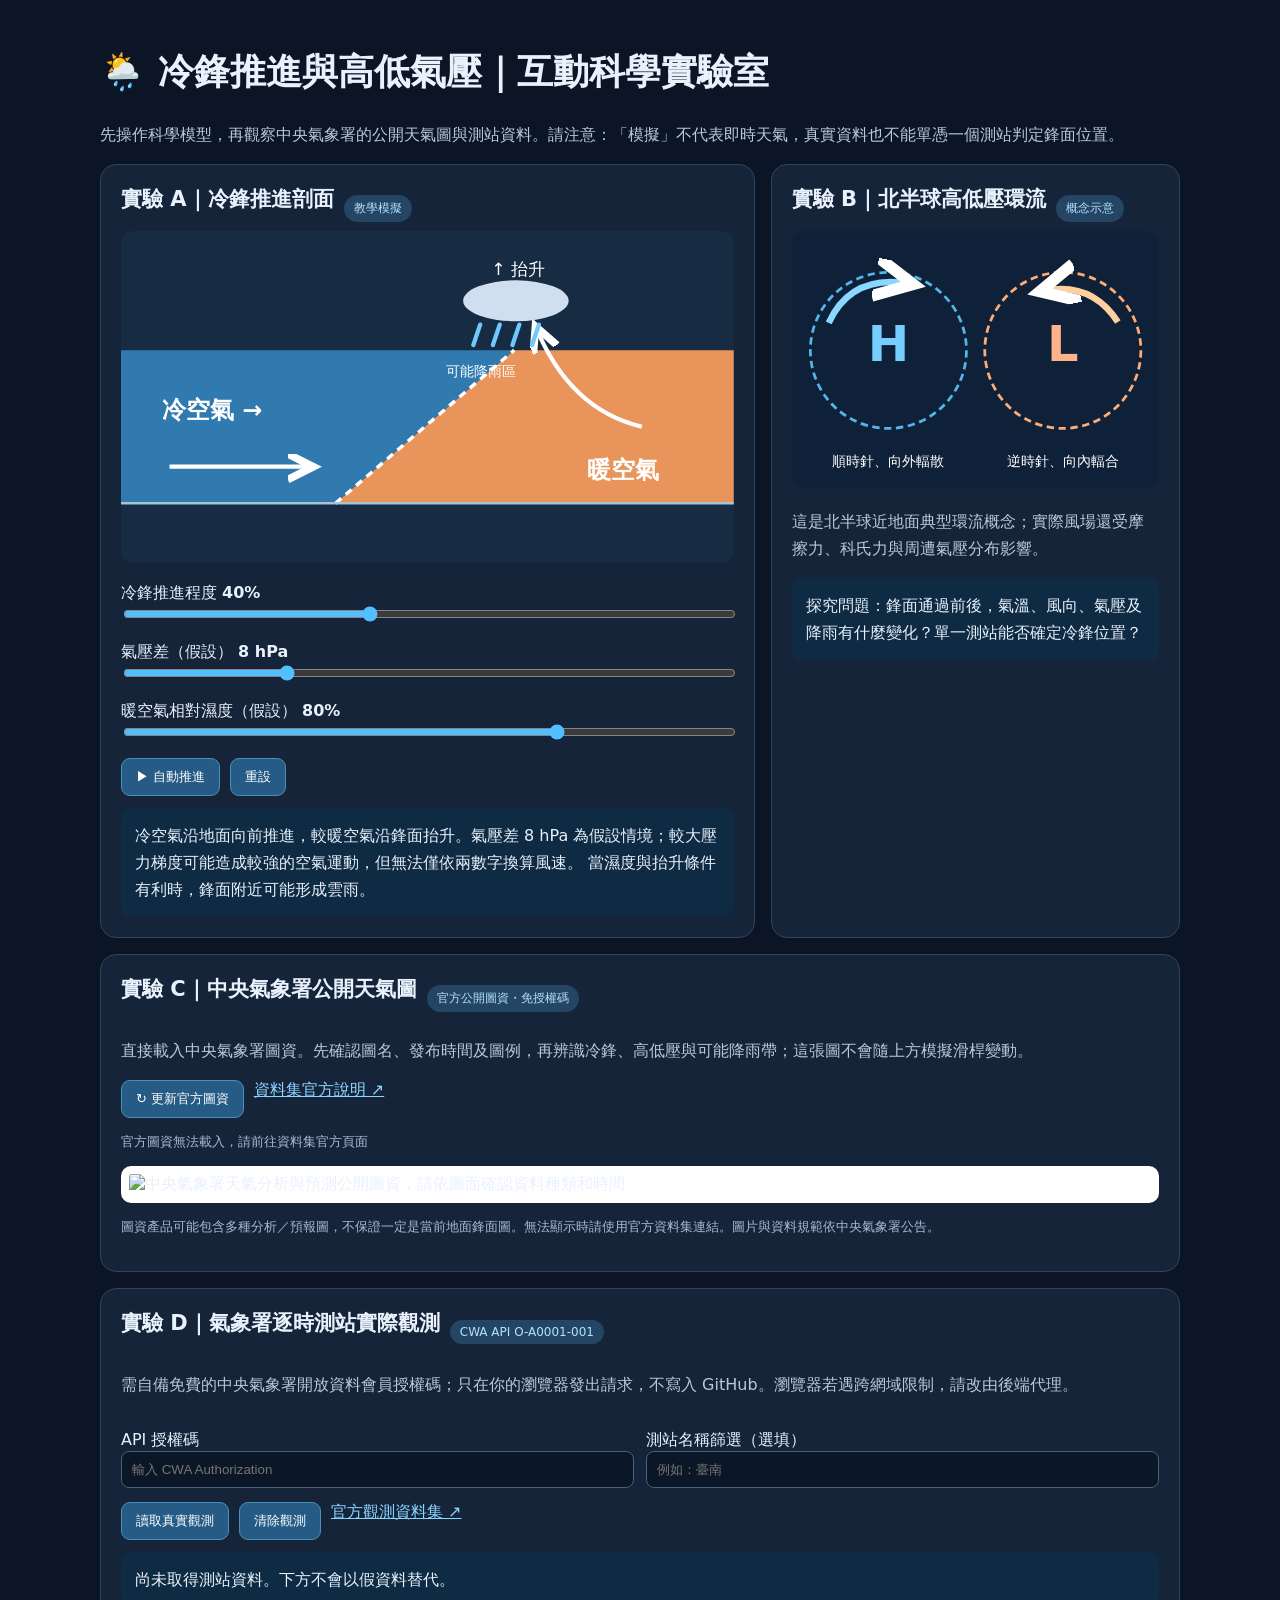
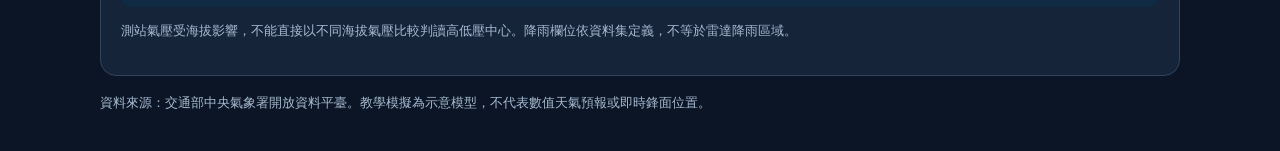
==== cold-front-lab/index.html @ a6065711 "Add cold-front interactive lab with CWA open weather chart and observation API" ====
<!doctype html>
<html lang="zh-Hant"><head><meta charset="utf-8"><meta name="viewport" content="width=device-width, initial-scale=1"><title>冷鋒與高低氣壓｜互動科學實驗室</title>
<style>
:root{font-family:system-ui,"Noto Sans TC",sans-serif;color:#e8f1fc;background:#0b1525}*{box-sizing:border-box}body{margin:0;padding:24px}main{max-width:1080px;margin:auto}h1{font-size:clamp(24px,4vw,36px)}p{color:#b9c9db;line-height:1.7}.grid{display:grid;grid-template-columns:1.6fr 1fr;gap:16px}.panel{background:#16243a;border:1px solid #30445e;border-radius:16px;padding:20px;margin-bottom:16px}h2{margin-top:0;font-size:21px}.tag{font-size:12px;color:#b2e1ff;background:#244664;border-radius:20px;padding:5px 10px}header{display:flex;align-items:center;gap:10px;flex-wrap:wrap}svg{width:100%;height:auto;border-radius:12px;background:#0e2138}label{display:block;margin-top:16px}input[type=range]{width:100%;accent-color:#52bfff}button{color:#fff;background:#255b85;border:1px solid #4b90b9;border-radius:9px;padding:9px 14px;cursor:pointer}button:hover{background:#3178a6}a{color:#8bd5ff}.info{padding:14px;background:#0f2b43;border-radius:10px;line-height:1.7;margin-top:12px}.bar{display:flex;gap:10px;flex-wrap:wrap;margin-top:14px}.data{width:100%;overflow:auto}table{width:100%;border-collapse:collapse;min-width:680px;font-size:14px}td,th{padding:8px;text-align:left;border-bottom:1px solid #34516b}.station{display:flex;gap:12px;flex-wrap:wrap}.station>div{flex:1;min-width:220px}.station input{width:100%;padding:10px;border-radius:8px;background:#0b1726;color:white;border:1px solid #496078}.hint{font-size:13px;color:#a7bad1}#chart{display:block;max-width:100%;height:auto;margin:auto;background:white;padding:8px;border-radius:10px}@media(max-width:720px){body{padding:12px}.grid{grid-template-columns:1fr}}
</style></head><body><main>
<h1>🌦️ 冷鋒推進與高低氣壓｜互動科學實驗室</h1>
<p>先操作科學模型，再觀察中央氣象署的公開天氣圖與測站資料。請注意：「模擬」不代表即時天氣，真實資料也不能單憑一個測站判定鋒面位置。</p>
<div class="grid"><section class="panel"><header><h2>實驗 A｜冷鋒推進剖面</h2><span class="tag">教學模擬</span></header>
<svg viewBox="0 0 720 390" role="img" aria-label="冷空氣由左往右推進，暖空氣沿鋒面抬升，鋒面附近有可能降雨">
<defs><marker id="arrow" markerWidth="9" markerHeight="9" refX="6" refY="3" orient="auto"><path d="M0 0L6 3L0 6" fill="none" stroke="white" stroke-width="1.8"/></marker></defs>
<rect width="720" height="390" fill="#172c43"/><path id="cold" fill="#317ab0" d="M0 320H250L470 140H0Z"/><path id="warm" fill="#e8945b" d="M250 320L470 140H720V320Z"/><path id="front" d="M250 320L470 140" stroke="white" stroke-dasharray="9 7" stroke-width="4"/>
<path id="coldFlow" d="M40 277H195" stroke="white" stroke-width="5" fill="none" marker-end="url(#arrow)"/><path id="warmFlow" d="M620 230Q530 220 500 112" stroke="white" stroke-width="5" fill="none" marker-end="url(#arrow)"/>
<text x="48" y="220" fill="white" font-weight="bold" font-size="28">冷空氣 →</text><text x="548" y="290" fill="white" font-weight="bold" font-size="28">暖空氣</text><text x="435" y="52" fill="#fff" font-size="20">↑ 抬升</text>
<g id="rain"><ellipse id="cloud" cx="472" cy="82" rx="62" ry="24" fill="#cfdfef"/><path id="drops" d="M430 110l-8 24m31-24l-8 24m31-24l-8 24m31-24l-8 24" stroke="#6fc8ff" stroke-width="5" stroke-linecap="round"/><text id="rainText" x="390" y="170" fill="#fff" font-size="17">可能降雨區</text></g><path d="M0 320H720" stroke="#a5c4d8" stroke-width="3"/></svg>
<label>冷鋒推進程度 <strong id="pv">40%</strong><input id="pos" type="range" min="0" max="100" value="40"></label>
<label>氣壓差（假設） <strong id="dv">8 hPa</strong><input id="delta" type="range" min="2" max="25" value="8"></label>
<label>暖空氣相對濕度（假設） <strong id="hv">80%</strong><input id="humid" type="range" min="30" max="100" value="80"></label>
<div class="bar"><button id="play">▶ 自動推進</button><button id="reset">重設</button></div><div class="info" id="explain"></div></section>
<aside class="panel"><header><h2>實驗 B｜北半球高低壓環流</h2><span class="tag">概念示意</span></header><svg viewBox="0 0 400 280" aria-label="北半球近地面高壓順時針向外輻散，低壓逆時針向內輻合">
<circle cx="105" cy="130" r="85" fill="none" stroke="#53b5e8" stroke-width="3" stroke-dasharray="8 5"/><circle cx="295" cy="130" r="85" fill="none" stroke="#ffab76" stroke-width="3" stroke-dasharray="8 5"/><text x="105" y="142" text-anchor="middle" fill="#76ceff" font-size="54" font-weight="bold">H</text><text x="295" y="142" text-anchor="middle" fill="#ffb28a" font-size="54" font-weight="bold">L</text><path d="M40 100Q65 45 132 58" fill="none" stroke="#89d8ff" stroke-width="7" marker-end="url(#arrow)"/><path d="M355 99Q325 53 270 66" fill="none" stroke="#ffcf9e" stroke-width="7" marker-end="url(#arrow)"/><text x="105" y="256" text-anchor="middle" fill="white" font-size="15">順時針、向外輻散</text><text x="295" y="256" text-anchor="middle" fill="white" font-size="15">逆時針、向內輻合</text></svg><p>這是北半球近地面典型環流概念；實際風場還受摩擦力、科氏力與周遭氣壓分布影響。</p><div class="info">探究問題：鋒面通過前後，氣溫、風向、氣壓及降雨有什麼變化？單一測站能否確定冷鋒位置？</div></aside></div>
<section class="panel"><header><h2>實驗 C｜中央氣象署公開天氣圖</h2><span class="tag">官方公開圖資・免授權碼</span></header><p>直接載入中央氣象署圖資。先確認圖名、發布時間及圖例，再辨識冷鋒、高低壓與可能降雨帶；這張圖不會隨上方模擬滑桿變動。</p><div class="bar"><button id="refresh">↻ 更新官方圖資</button><a href="https://opendata.cwa.gov.tw/dataset/forecast/F-C0035-015" target="_blank" rel="noopener noreferrer">資料集官方說明 ↗</a></div><p id="chartStatus" class="hint">圖資載入中……</p><img id="chart" alt="中央氣象署天氣分析與預測公開圖資，請依圖面確認資料種類和時間" src="https://cwaopendata.s3.ap-northeast-1.amazonaws.com/Forecast/F-C0035-015.png" referrerpolicy="no-referrer"><p class="hint">圖資產品可能包含多種分析／預報圖，不保證一定是當前地面鋒面圖。無法顯示時請使用官方資料集連結。圖片與資料規範依中央氣象署公告。</p></section>
<section class="panel"><header><h2>實驗 D｜氣象署逐時測站實際觀測</h2><span class="tag">CWA API O-A0001-001</span></header><p>需自備免費的中央氣象署開放資料會員授權碼；只在你的瀏覽器發出請求，不寫入 GitHub。瀏覽器若遇跨網域限制，請改由後端代理。</p><div class="station"><div><label for="key">API 授權碼</label><input id="key" type="password" autocomplete="off" placeholder="輸入 CWA Authorization"></div><div><label for="filter">測站名稱篩選（選填）</label><input id="filter" placeholder="例如：臺南"></div></div><div class="bar"><button id="load">讀取真實觀測</button><button id="clear">清除觀測</button><a href="https://opendata.cwa.gov.tw/dataset/observation/O-A0001-001" target="_blank" rel="noopener noreferrer">官方觀測資料集 ↗</a></div><div class="info" id="status" role="status">尚未取得測站資料。下方不會以假資料替代。</div><div class="data"><table id="table" hidden><thead><tr><th>測站</th><th>觀測時間</th><th>氣溫 °C</th><th>測站氣壓 hPa</th><th>風向 °</th><th>風速 m/s</th><th>降水量 mm</th></tr></thead><tbody id="rows"></tbody></table></div><p class="hint">測站氣壓受海拔影響，不能直接以不同海拔氣壓比較判讀高低壓中心。降雨欄位依資料集定義，不等於雷達降雨區域。</p></section>
<p class="hint">資料來源：交通部中央氣象署開放資料平臺。教學模擬為示意模型，不代表數值天氣預報或即時鋒面位置。</p></main>
<script>
const $=id=>document.getElementById(id);let tick;
function draw(){let p=+$('pos').value,d=+$('delta').value,h=+$('humid').value,x=140+p*2.8,t=x+210; $('pv').textContent=p+'%';$('dv').textContent=d+' hPa';$('hv').textContent=h+'%';$('cold').setAttribute('d','M0 320H'+x+'L'+t+' 140H0Z');$('warm').setAttribute('d','M'+x+' 320L'+t+' 140H720V320Z');$('front').setAttribute('d','M'+x+' 320L'+t+' 140');$('coldFlow').setAttribute('d','M'+Math.max(10,x-195)+' 277H'+(x-26));$('warmFlow').setAttribute('d','M'+Math.min(700,t+150)+' 230Q'+Math.min(685,t+65)+' 210 '+Math.min(680,t+25)+' 112');$('rain').setAttribute('transform','translate('+(Math.min(170,t-470))+' 0)');$('rain').style.opacity=h>=65?'1':'.12';$('explain').textContent='冷空氣沿地面向前推進，較暖空氣沿鋒面抬升。氣壓差 '+d+' hPa 為假設情境；較大壓力梯度可能造成較強的空氣運動，但無法僅依兩數字換算風速。'+(h>=65?' 當濕度與抬升條件有利時，鋒面附近可能形成雲雨。':' 此模型以較低濕度隱藏主要雨帶；並不代表真實天氣絕不降雨。');}
['pos','delta','humid'].forEach(id=>$(id).addEventListener('input',draw));$('reset').onclick=()=>{$('pos').value=40;$('delta').value=8;$('humid').value=80;clearInterval(tick);tick=null;$('play').textContent='▶ 自動推進';draw()};$('play').onclick=()=>{if(tick){clearInterval(tick);tick=null;$('play').textContent='▶ 自動推進';return}if(+$('pos').value>=100)$('pos').value=0;$('play').textContent='⏸ 暫停';tick=setInterval(()=>{if(+$('pos').value>=100){clearInterval(tick);tick=null;$('play').textContent='▶ 自動推進';return}$('pos').value=+$('pos').value+1;draw()},100)};draw();
const img=$('chart');img.onload=()=>$('chartStatus').textContent='已載入官方圖資；請查看圖面發布時間';img.onerror=()=>$('chartStatus').textContent='官方圖資無法載入，請前往資料集官方頁面';$('refresh').onclick=()=>{ $('chartStatus').textContent='重新讀取中……';img.src='https://cwaopendata.s3.ap-northeast-1.amazonaws.com/Forecast/F-C0035-015.png?t='+Date.now();};
const val=x=>{if(x==null||x===''||[-99,-999,-98].includes(Number(x)))return '—';if(typeof x==='object')return val(x.Value??x.value??x.Measure??'');return String(x)};function at(o,paths){for(let path of paths){let z=o;for(let k of path.split('.'))z=z?.[k];if(z!==undefined&&z!==null)return val(z)}return '—'}
$('clear').onclick=()=>{$('table').hidden=true;$('rows').replaceChildren();$('status').textContent='觀測結果已清除。'};
$('load').onclick=async()=>{let key=$('key').value.trim(),filter=$('filter').value.trim();if(!key){$('status').textContent='請輸入中央氣象署 API 授權碼';return}$('status').textContent='向中央氣象署讀取觀測中……';$('table').hidden=true;try{let u='https://opendata.cwa.gov.tw/api/v1/rest/datastore/O-A0001-001?Authorization='+encodeURIComponent(key)+'&format=JSON',r=await fetch(u,{headers:{Accept:'application/json'}});if(!r.ok)throw Error('HTTP '+r.status);let j=await r.json(),a=j?.records?.Station??j?.records?.location??[];if(!Array.isArray(a)||!a.length)throw Error('沒有取得測站陣列，請確認授權碼與回傳格式');let list=a.filter(s=>!filter||String(s.StationName??s.locationName??'').includes(filter));$('rows').replaceChildren();for(let s of list.slice(0,100)){let e=s.WeatherElement??s.weatherElement??{};let values=[val(s.StationName??s.locationName),val(s.ObsTime?.DateTime??s.obsTime?.dateTime),at(e,['AirTemperature','airTemperature']),at(e,['AirPressure','airPressure']),at(e,['WindDirection','windDirection']),at(e,['WindSpeed','windSpeed']),at(e,['Now.Precipitation','Now.PrecipitationValue','Precipitation'])],tr=document.createElement('tr');values.forEach(v=>{let td=document.createElement('td');td.textContent=v;tr.append(td)});$('rows').append(tr)}$('table').hidden=!list.length;$('status').textContent='讀取成功：'+a.length+'測站，符合篩選 '+list.length+'筆（最多顯示100筆）';}catch(e){$('status').textContent='讀取失敗：'+e.message+'。若是 CORS，需以後端代理介接；不會顯示虛構觀測。'}};
</script></body></html>
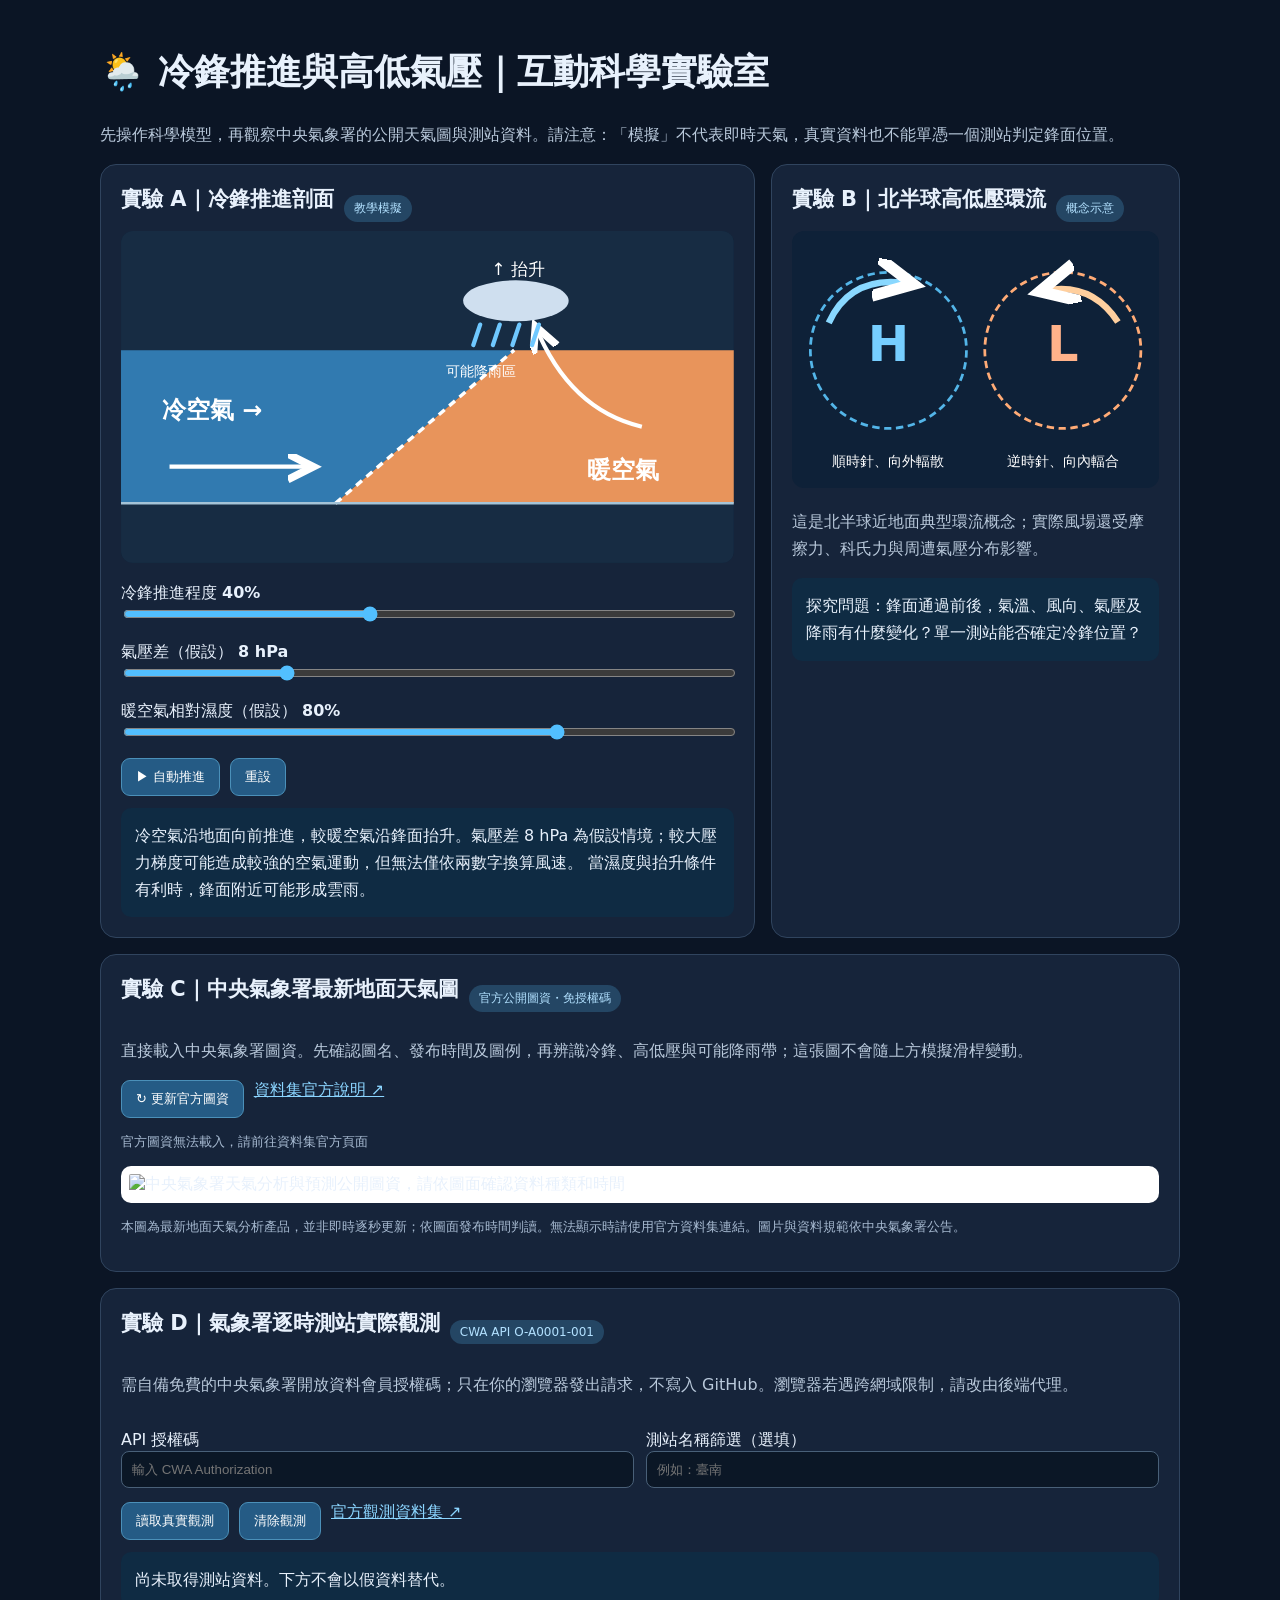
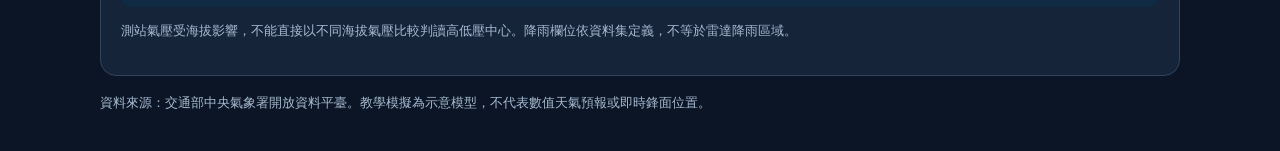
==== commit 04aacad2: "Use correct CWA latest surface weather chart dataset F-C0035-001" ====
--- a/cold-front-lab/index.html
+++ b/cold-front-lab/index.html
@@ -18,14 +18,14 @@
 <div class="bar"><button id="play">▶ 自動推進</button><button id="reset">重設</button></div><div class="info" id="explain"></div></section>
 <aside class="panel"><header><h2>實驗 B｜北半球高低壓環流</h2><span class="tag">概念示意</span></header><svg viewBox="0 0 400 280" aria-label="北半球近地面高壓順時針向外輻散，低壓逆時針向內輻合">
 <circle cx="105" cy="130" r="85" fill="none" stroke="#53b5e8" stroke-width="3" stroke-dasharray="8 5"/><circle cx="295" cy="130" r="85" fill="none" stroke="#ffab76" stroke-width="3" stroke-dasharray="8 5"/><text x="105" y="142" text-anchor="middle" fill="#76ceff" font-size="54" font-weight="bold">H</text><text x="295" y="142" text-anchor="middle" fill="#ffb28a" font-size="54" font-weight="bold">L</text><path d="M40 100Q65 45 132 58" fill="none" stroke="#89d8ff" stroke-width="7" marker-end="url(#arrow)"/><path d="M355 99Q325 53 270 66" fill="none" stroke="#ffcf9e" stroke-width="7" marker-end="url(#arrow)"/><text x="105" y="256" text-anchor="middle" fill="white" font-size="15">順時針、向外輻散</text><text x="295" y="256" text-anchor="middle" fill="white" font-size="15">逆時針、向內輻合</text></svg><p>這是北半球近地面典型環流概念；實際風場還受摩擦力、科氏力與周遭氣壓分布影響。</p><div class="info">探究問題：鋒面通過前後，氣溫、風向、氣壓及降雨有什麼變化？單一測站能否確定冷鋒位置？</div></aside></div>
-<section class="panel"><header><h2>實驗 C｜中央氣象署公開天氣圖</h2><span class="tag">官方公開圖資・免授權碼</span></header><p>直接載入中央氣象署圖資。先確認圖名、發布時間及圖例，再辨識冷鋒、高低壓與可能降雨帶；這張圖不會隨上方模擬滑桿變動。</p><div class="bar"><button id="refresh">↻ 更新官方圖資</button><a href="https://opendata.cwa.gov.tw/dataset/forecast/F-C0035-015" target="_blank" rel="noopener noreferrer">資料集官方說明 ↗</a></div><p id="chartStatus" class="hint">圖資載入中……</p><img id="chart" alt="中央氣象署天氣分析與預測公開圖資，請依圖面確認資料種類和時間" src="https://cwaopendata.s3.ap-northeast-1.amazonaws.com/Forecast/F-C0035-015.png" referrerpolicy="no-referrer"><p class="hint">圖資產品可能包含多種分析／預報圖，不保證一定是當前地面鋒面圖。無法顯示時請使用官方資料集連結。圖片與資料規範依中央氣象署公告。</p></section>
+<section class="panel"><header><h2>實驗 C｜中央氣象署最新地面天氣圖</h2><span class="tag">官方公開圖資・免授權碼</span></header><p>直接載入中央氣象署圖資。先確認圖名、發布時間及圖例，再辨識冷鋒、高低壓與可能降雨帶；這張圖不會隨上方模擬滑桿變動。</p><div class="bar"><button id="refresh">↻ 更新官方圖資</button><a href="https://opendata.cwa.gov.tw/dataset/forecast/F-C0035-001" target="_blank" rel="noopener noreferrer">資料集官方說明 ↗</a></div><p id="chartStatus" class="hint">圖資載入中……</p><img id="chart" alt="中央氣象署天氣分析與預測公開圖資，請依圖面確認資料種類和時間" src="https://cwaopendata.s3.ap-northeast-1.amazonaws.com/Forecast/F-C0035-001.jpg" referrerpolicy="no-referrer"><p class="hint">本圖為最新地面天氣分析產品，並非即時逐秒更新；依圖面發布時間判讀。無法顯示時請使用官方資料集連結。圖片與資料規範依中央氣象署公告。</p></section>
 <section class="panel"><header><h2>實驗 D｜氣象署逐時測站實際觀測</h2><span class="tag">CWA API O-A0001-001</span></header><p>需自備免費的中央氣象署開放資料會員授權碼；只在你的瀏覽器發出請求，不寫入 GitHub。瀏覽器若遇跨網域限制，請改由後端代理。</p><div class="station"><div><label for="key">API 授權碼</label><input id="key" type="password" autocomplete="off" placeholder="輸入 CWA Authorization"></div><div><label for="filter">測站名稱篩選（選填）</label><input id="filter" placeholder="例如：臺南"></div></div><div class="bar"><button id="load">讀取真實觀測</button><button id="clear">清除觀測</button><a href="https://opendata.cwa.gov.tw/dataset/observation/O-A0001-001" target="_blank" rel="noopener noreferrer">官方觀測資料集 ↗</a></div><div class="info" id="status" role="status">尚未取得測站資料。下方不會以假資料替代。</div><div class="data"><table id="table" hidden><thead><tr><th>測站</th><th>觀測時間</th><th>氣溫 °C</th><th>測站氣壓 hPa</th><th>風向 °</th><th>風速 m/s</th><th>降水量 mm</th></tr></thead><tbody id="rows"></tbody></table></div><p class="hint">測站氣壓受海拔影響，不能直接以不同海拔氣壓比較判讀高低壓中心。降雨欄位依資料集定義，不等於雷達降雨區域。</p></section>
 <p class="hint">資料來源：交通部中央氣象署開放資料平臺。教學模擬為示意模型，不代表數值天氣預報或即時鋒面位置。</p></main>
 <script>
 const $=id=>document.getElementById(id);let tick;
 function draw(){let p=+$('pos').value,d=+$('delta').value,h=+$('humid').value,x=140+p*2.8,t=x+210; $('pv').textContent=p+'%';$('dv').textContent=d+' hPa';$('hv').textContent=h+'%';$('cold').setAttribute('d','M0 320H'+x+'L'+t+' 140H0Z');$('warm').setAttribute('d','M'+x+' 320L'+t+' 140H720V320Z');$('front').setAttribute('d','M'+x+' 320L'+t+' 140');$('coldFlow').setAttribute('d','M'+Math.max(10,x-195)+' 277H'+(x-26));$('warmFlow').setAttribute('d','M'+Math.min(700,t+150)+' 230Q'+Math.min(685,t+65)+' 210 '+Math.min(680,t+25)+' 112');$('rain').setAttribute('transform','translate('+(Math.min(170,t-470))+' 0)');$('rain').style.opacity=h>=65?'1':'.12';$('explain').textContent='冷空氣沿地面向前推進，較暖空氣沿鋒面抬升。氣壓差 '+d+' hPa 為假設情境；較大壓力梯度可能造成較強的空氣運動，但無法僅依兩數字換算風速。'+(h>=65?' 當濕度與抬升條件有利時，鋒面附近可能形成雲雨。':' 此模型以較低濕度隱藏主要雨帶；並不代表真實天氣絕不降雨。');}
 ['pos','delta','humid'].forEach(id=>$(id).addEventListener('input',draw));$('reset').onclick=()=>{$('pos').value=40;$('delta').value=8;$('humid').value=80;clearInterval(tick);tick=null;$('play').textContent='▶ 自動推進';draw()};$('play').onclick=()=>{if(tick){clearInterval(tick);tick=null;$('play').textContent='▶ 自動推進';return}if(+$('pos').value>=100)$('pos').value=0;$('play').textContent='⏸ 暫停';tick=setInterval(()=>{if(+$('pos').value>=100){clearInterval(tick);tick=null;$('play').textContent='▶ 自動推進';return}$('pos').value=+$('pos').value+1;draw()},100)};draw();
-const img=$('chart');img.onload=()=>$('chartStatus').textContent='已載入官方圖資；請查看圖面發布時間';img.onerror=()=>$('chartStatus').textContent='官方圖資無法載入，請前往資料集官方頁面';$('refresh').onclick=()=>{ $('chartStatus').textContent='重新讀取中……';img.src='https://cwaopendata.s3.ap-northeast-1.amazonaws.com/Forecast/F-C0035-015.png?t='+Date.now();};
+const img=$('chart');img.onload=()=>$('chartStatus').textContent='已載入官方圖資；請查看圖面發布時間';img.onerror=()=>$('chartStatus').textContent='官方圖資無法載入，請前往資料集官方頁面';$('refresh').onclick=()=>{ $('chartStatus').textContent='重新讀取中……';img.src='https://cwaopendata.s3.ap-northeast-1.amazonaws.com/Forecast/F-C0035-001.jpg?t='+Date.now();};
 const val=x=>{if(x==null||x===''||[-99,-999,-98].includes(Number(x)))return '—';if(typeof x==='object')return val(x.Value??x.value??x.Measure??'');return String(x)};function at(o,paths){for(let path of paths){let z=o;for(let k of path.split('.'))z=z?.[k];if(z!==undefined&&z!==null)return val(z)}return '—'}
 $('clear').onclick=()=>{$('table').hidden=true;$('rows').replaceChildren();$('status').textContent='觀測結果已清除。'};
 $('load').onclick=async()=>{let key=$('key').value.trim(),filter=$('filter').value.trim();if(!key){$('status').textContent='請輸入中央氣象署 API 授權碼';return}$('status').textContent='向中央氣象署讀取觀測中……';$('table').hidden=true;try{let u='https://opendata.cwa.gov.tw/api/v1/rest/datastore/O-A0001-001?Authorization='+encodeURIComponent(key)+'&format=JSON',r=await fetch(u,{headers:{Accept:'application/json'}});if(!r.ok)throw Error('HTTP '+r.status);let j=await r.json(),a=j?.records?.Station??j?.records?.location??[];if(!Array.isArray(a)||!a.length)throw Error('沒有取得測站陣列，請確認授權碼與回傳格式');let list=a.filter(s=>!filter||String(s.StationName??s.locationName??'').includes(filter));$('rows').replaceChildren();for(let s of list.slice(0,100)){let e=s.WeatherElement??s.weatherElement??{};let values=[val(s.StationName??s.locationName),val(s.ObsTime?.DateTime??s.obsTime?.dateTime),at(e,['AirTemperature','airTemperature']),at(e,['AirPressure','airPressure']),at(e,['WindDirection','windDirection']),at(e,['WindSpeed','windSpeed']),at(e,['Now.Precipitation','Now.PrecipitationValue','Precipitation'])],tr=document.createElement('tr');values.forEach(v=>{let td=document.createElement('td');td.textContent=v;tr.append(td)});$('rows').append(tr)}$('table').hidden=!list.length;$('status').textContent='讀取成功：'+a.length+'測站，符合篩選 '+list.length+'筆（最多顯示100筆）';}catch(e){$('status').textContent='讀取失敗：'+e.message+'。若是 CORS，需以後端代理介接；不會顯示虛構觀測。'}};
